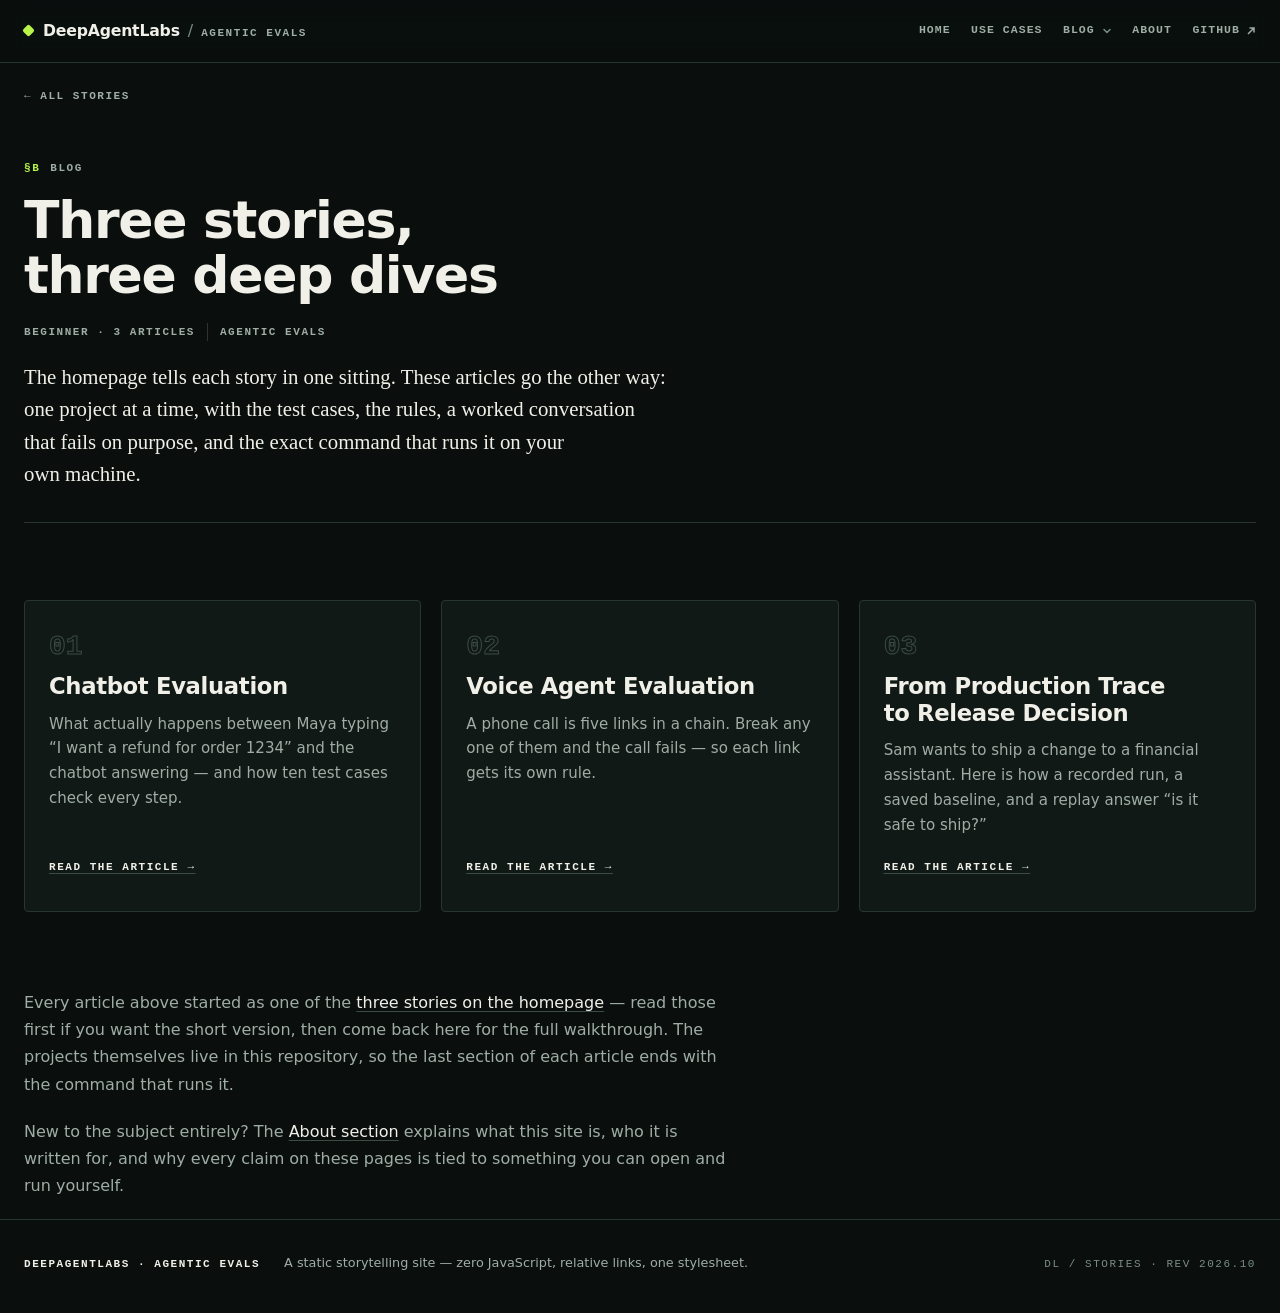
==== blog/index.html @ 33b17852 "Snapshot use case work in progress before upstream integration" ====
<!DOCTYPE html>
<html lang="en">
<head>
<!-- ============================================================
     BLOG INDEX — lives in blog/, so every link is relative:
       stylesheet  → ../styles.css
       Home        → ../index.html
       Use Cases   → ../index.html#use-cases
       Blog        → index.html   (this page)
       About       → ../index.html#about
       GitHub      → external (the agentic-evals repository)
       Articles    → chatbot-evaluation.html
                     voice-agent-evaluation.html
                     production-trace-release-decision.html
       Projects    → ../Chatbot-eval/index.html
                     ../voice-agent-evals/index.html
                     ../Production%20trace%20to%20release%20decision/index.html
     ZERO JavaScript: navigation is a native <details> drawer.
     ============================================================ -->
<meta charset="UTF-8">
<meta name="viewport" content="width=device-width, initial-scale=1.0">
<meta name="description" content="Three beginner-first deep dives from the agentic-evals repository: chatbot evaluation, voice agent evaluation, and turning a production trace into a release decision.">
<title>Blog · Agentic Evals</title>
<link rel="stylesheet" href="../styles.css">
</head>
<body>

<a class="skip-link" href="#main">Skip to main content</a>

<header class="site-header">
  <div class="wrap header-inner">
    <p class="brand">
      <span class="brand-name">DeepAgentLabs</span>
      <span class="brand-sep" aria-hidden="true">/</span>
      <span class="brand-sub">Agentic Evals</span>
    </p>

    <nav class="site-nav" aria-label="Primary">

      <!-- desktop navigation -->
      <ul class="nav-list nav-list--wide">
        <li><a class="nav-link" href="../index.html">Home</a></li>
        <li><a class="nav-link" href="../index.html#use-cases">Use Cases</a></li>
        <li class="nav-item--has-sub">
          <a class="nav-link nav-link--sub" href="index.html">Blog<svg class="chevron" width="10" height="10" viewBox="0 0 10 10" aria-hidden="true" focusable="false"><path d="M2 3.5 L5 6.5 L8 3.5" fill="none" stroke="currentColor" stroke-width="1.5" stroke-linecap="round" stroke-linejoin="round"/></svg></a>
          <ul class="nav-sub-list">
            <li><a class="nav-sub-link" href="index.html" aria-current="page">All posts</a></li>
            <li><a class="nav-sub-link" href="chatbot-evaluation.html">Chatbot Evaluation</a></li>
            <li><a class="nav-sub-link" href="voice-agent-evaluation.html">Voice Agent Evaluation</a></li>
            <li><a class="nav-sub-link" href="production-trace-release-decision.html">From Production Trace to Release Decision</a></li>
          </ul>
        </li>
        <li><a class="nav-link" href="../index.html#about">About</a></li>
        <li>
          <a class="nav-link nav-link--ext"
             href="https://github.com/Aryaman431/agentic-evals"
             target="_blank"
             rel="noopener noreferrer"
             aria-label="Open the agentic-evals repository on GitHub — opens in a new tab">GitHub<svg class="arrow arrow--ur" width="10" height="10" viewBox="0 0 10 10" aria-hidden="true" focusable="false"><path d="M2 8 L8 2 M3.5 2 H8 V6.5" fill="none" stroke="currentColor" stroke-width="1.5"/></svg></a>
        </li>
      </ul>

      <!-- mobile navigation: native disclosure, no JavaScript -->
      <details class="nav-disclosure">
        <summary class="nav-summary">Menu<svg class="chevron" width="10" height="10" viewBox="0 0 10 10" aria-hidden="true" focusable="false"><path d="M2 3.5 L5 6.5 L8 3.5" fill="none" stroke="currentColor" stroke-width="1.5" stroke-linecap="round" stroke-linejoin="round"/></svg></summary>
        <ul class="nav-list nav-list--drawer">
          <li><a class="nav-link" href="../index.html">Home</a></li>
          <li><a class="nav-link" href="../index.html#use-cases">Use Cases</a></li>
          <li class="nav-item--has-sub">
            <a class="nav-link nav-link--sub" href="index.html">Blog<svg class="chevron" width="10" height="10" viewBox="0 0 10 10" aria-hidden="true" focusable="false"><path d="M2 3.5 L5 6.5 L8 3.5" fill="none" stroke="currentColor" stroke-width="1.5" stroke-linecap="round" stroke-linejoin="round"/></svg></a>
            <ul class="nav-sub-list">
              <li><a class="nav-sub-link" href="index.html" aria-current="page">All posts</a></li>
              <li><a class="nav-sub-link" href="chatbot-evaluation.html">Chatbot Evaluation</a></li>
              <li><a class="nav-sub-link" href="voice-agent-evaluation.html">Voice Agent Evaluation</a></li>
              <li><a class="nav-sub-link" href="production-trace-release-decision.html">From Production Trace to Release Decision</a></li>
            </ul>
          </li>
          <li><a class="nav-link" href="../index.html#about">About</a></li>
          <li>
            <a class="nav-link nav-link--ext"
               href="https://github.com/Aryaman431/agentic-evals"
               target="_blank"
               rel="noopener noreferrer"
               aria-label="Open the agentic-evals repository on GitHub from the blog menu — opens in a new tab">GitHub<svg class="arrow arrow--ur" width="10" height="10" viewBox="0 0 10 10" aria-hidden="true" focusable="false"><path d="M2 8 L8 2 M3.5 2 H8 V6.5" fill="none" stroke="currentColor" stroke-width="1.5"/></svg></a>
          </li>
        </ul>
      </details>

    </nav>
  </div>
</header>

<main id="main">
  <div class="wrap">

    <a class="back-link" href="../index.html">← All stories</a>

    <!-- ==========================================================
         ARTICLE HEADER
         ========================================================== -->
    <header class="article-header">
      <p class="eyebrow"><span class="eyebrow-mark" aria-hidden="true">§B</span>Blog</p>

      <h1>Three stories, three deep dives</h1>

      <p class="article-meta">
        <span>Beginner · 3 articles</span>
        <span>Agentic Evals</span>
      </p>

      <p class="article-lede">
        The homepage tells each story in one sitting. These articles go the other way:
        one project at a time, with the test cases, the rules, a worked conversation
        that fails on purpose, and the exact command that runs it on your own machine.
      </p>
    </header>

    <!-- ==========================================================
         THE THREE ARTICLES
         ========================================================== -->
    <section class="article-section" aria-label="Articles">
      <div class="blog-grid">

        <article class="blog-card">
          <span class="blog-card-index" aria-hidden="true">01</span>
          <h2 class="blog-card-title">Chatbot Evaluation</h2>
          <p class="blog-card-desc">
            What actually happens between Maya typing “I want a refund for order 1234”
            and the chatbot answering — and how ten test cases check every step.
          </p>
          <p class="blog-card-link"><a href="chatbot-evaluation.html">Read the article →</a></p>
        </article>

        <article class="blog-card">
          <span class="blog-card-index" aria-hidden="true">02</span>
          <h2 class="blog-card-title">Voice Agent Evaluation</h2>
          <p class="blog-card-desc">
            A phone call is five links in a chain. Break any one of them and the call
            fails — so each link gets its own rule.
          </p>
          <p class="blog-card-link"><a href="voice-agent-evaluation.html">Read the article →</a></p>
        </article>

        <article class="blog-card">
          <span class="blog-card-index" aria-hidden="true">03</span>
          <h2 class="blog-card-title">From Production Trace to Release Decision</h2>
          <p class="blog-card-desc">
            Sam wants to ship a change to a financial assistant. Here is how a recorded
            run, a saved baseline, and a replay answer “is it safe to ship?”
          </p>
          <p class="blog-card-link"><a href="production-trace-release-decision.html">Read the article →</a></p>
        </article>

      </div>
    </section>

    <!-- ==========================================================
         CLOSING
         ========================================================== -->
    <section class="article-section">
      <div class="prose">
        <p>
          Every article above started as one of the
          <a href="../index.html#use-cases">three stories on the homepage</a> — read
          those first if you want the short version, then come back here for the full
          walkthrough. The projects themselves live in this repository, so the last
          section of each article ends with the command that runs it.
        </p>
        <p>
          New to the subject entirely? The
          <a href="../index.html#about">About section</a> explains what this site is,
          who it is written for, and why every claim on these pages is tied to
          something you can open and run yourself.
        </p>
      </div>
    </section>

  </div>
</main>

<footer class="site-footer">
  <div class="wrap footer-inner">
    <p class="footer-brand">DeepAgentLabs · Agentic Evals</p>
    <p class="footer-note">
      A static storytelling site — zero JavaScript, relative links, one stylesheet.
    </p>
    <p class="footer-meta" aria-hidden="true">DL / STORIES · REV 2026.10</p>
  </div>
</footer>

</body>
</html>
---- styles.css ----
/* ============================================================
   DeepAgentLabs · Use Case Hub — editorial dark stylesheet
   Deep charcoal near-black, acid-lime accents, mint/teal
   secondary, warm off-white type. No external assets, no CSS
   imports, no remote URLs. System sans + Georgia-class serif +
   system mono. Companion page is zero-JavaScript.
   ============================================================ */

:root {
  --bg:            #0A0F0E;
  --bg-raised:     #0D1312;
  --surface:       #111917;
  --surface-2:     #15201D;
  --border:        #283631;
  --border-strong: #3A4C44;
  --grid-line:     rgba(40, 54, 49, 0.55);
  --text:          #F0F0E8;
  --text-muted:    #9FADA5;
  --text-dim:      #7B8C84;
  --lime:          #B8F34A;
  --lime-strong:   #C8FF5E;
  --lime-soft:     rgba(184, 243, 74, 0.22);
  --lime-dim:      rgba(184, 243, 74, 0.13);
  --mint:          #5CD6B8;
  --mint-dim:      rgba(92, 214, 184, 0.16);
  --ink:           #0A0F0E;

  --font-sans:  system-ui, -apple-system, "Segoe UI", Roboto, "Helvetica Neue", Arial, sans-serif;
  --font-serif: Georgia, "Times New Roman", Times, serif;
  --font-mono:  ui-monospace, "Cascadia Mono", "Cascadia Code", "SF Mono", Menlo, Consolas, "Liberation Mono", monospace;

  /* Type ladder — five distinct steps, largest to smallest:
     display (h1) → section (h2) → story (h3) → body (h4) → body. */
  --fs-display:    clamp(2.35rem, 1.55rem + 3.4vw, 4.15rem);
  --fs-h2:         clamp(1.55rem, 1.25rem + 1.5vw, 2.35rem);
  --fs-story:      clamp(1.5rem, 1.25rem + 1.2vw, 2.15rem);
  --fs-h3:         clamp(1.18rem, 1.08rem + 0.45vw, 1.42rem);
  --fs-h4:         1.0625rem;
  --fs-lede:       clamp(1rem, 0.95rem + 0.24vw, 1.16rem);
  --fs-body:       1rem;
  --fs-small:      0.94rem;
  --fs-tiny:       0.88rem;
  --fs-label:      0.6875rem;
  --fs-micro:      0.625rem;
  --lh-display:    1.04;
  --lh-heading:    1.18;
  --lh-body:       1.65;
  --lh-narrative:  1.72;
  --track-display: -0.025em;
  --track-label:   0.14em;

  --s-1: 4px;  --s-2: 8px;  --s-3: 12px; --s-4: 16px; --s-5: 20px;
  --s-6: 24px; --s-7: 32px; --s-8: 40px; --s-9: 56px; --s-10: 72px; --s-11: 96px;

  --wrap:           1400px;
  --header-h:       62px;
  --radius:         4px;
  --radius-sm:      3px;
  --hairline:       1px solid var(--border);
  --shadow-panel:   0 24px 48px -24px rgba(0, 0, 0, 0.85);
  --t-fast:         150ms ease;
  --t:              220ms ease;
  --anchor-offset:  84px;
}

/* ---------- Globals ---------- */

*,
*::before,
*::after { box-sizing: border-box; }

html { scroll-behavior: smooth; }

body {
  margin: 0;
  background: var(--bg);
  color: var(--text);
  font-family: var(--font-sans);
  font-size: var(--fs-body);
  line-height: var(--lh-body);
  -webkit-font-smoothing: antialiased;
  text-rendering: optimizeLegibility;
}

::selection {
  background: var(--lime);
  color: var(--ink);
}

/* Long-form copy is meant to be read — let the engine avoid
   orphans and rags where it can. */
p { text-wrap: pretty; }

.wrap {
  width: 100%;
  max-width: var(--wrap);
  margin-inline: auto;
  padding-inline: var(--s-6);
}

:focus-visible {
  outline: 2px solid var(--lime);
  outline-offset: 3px;
  border-radius: 2px;
}

code {
  font-family: var(--font-mono);
  font-size: 0.88em;
  color: var(--mint);
  background: var(--bg-raised);
  border: var(--hairline);
  border-radius: var(--radius-sm);
  padding: 1px 5px;
}

#use-cases,
#uc-01,
#uc-02,
#uc-03,
#blog,
#about,
#main { scroll-margin-top: var(--anchor-offset); }

/* ---------- Skip link ---------- */

.skip-link {
  position: fixed;
  top: -64px;
  left: var(--s-3);
  z-index: 100;
  padding: 10px 16px;
  background: var(--lime);
  color: var(--ink);
  font-weight: 700;
  font-size: var(--fs-tiny);
  text-decoration: none;
  border-radius: var(--radius-sm);
  transition: top var(--t-fast);
}
.skip-link:focus,
.skip-link:focus-visible { top: var(--s-3); }

/* ---------- Header ---------- */

.site-header {
  position: sticky;
  top: 0;
  z-index: 50;
  background: rgba(10, 15, 14, 0.88);
  border-bottom: 1px solid var(--border);
  -webkit-backdrop-filter: blur(12px) saturate(150%);
  backdrop-filter: blur(12px) saturate(150%);
}

.header-inner {
  display: flex;
  align-items: center;
  justify-content: space-between;
  gap: var(--s-6);
  min-height: var(--header-h);
}

.brand {
  position: relative;
  margin: 0;
  display: inline-flex;
  align-items: baseline;
  gap: var(--s-2);
  white-space: nowrap;
  text-decoration: none;
}
/* single lime identity mark — the only accent in the bar at rest */
.brand::before {
  content: "";
  align-self: center;
  width: 9px;
  height: 9px;
  margin-right: 2px;
  background: var(--lime);
  border-radius: 2px;
  transform: rotate(45deg);
}
.brand-name {
  font-weight: 700;
  font-size: 0.98rem;
  letter-spacing: -0.012em;
  color: var(--text);
}
.brand-sep { color: var(--text-dim); font-weight: 400; }
.brand-sub {
  font-family: var(--font-mono);
  font-size: var(--fs-label);
  font-weight: 600;
  letter-spacing: var(--track-label);
  text-transform: uppercase;
  color: var(--text-muted);
}

.site-nav {
  display: flex;
  align-items: center;
}

.nav-list {
  display: flex;
  align-items: center;
  gap: clamp(14px, 1.6vw, 26px);
  margin: 0;
  padding: 0;
  list-style: none;
}

.nav-link {
  position: relative;
  display: inline-flex;
  align-items: center;
  gap: 6px;
  padding: 8px 0;
  font-family: var(--font-mono);
  font-size: 11.5px;
  font-weight: 600;
  letter-spacing: 0.09em;
  text-transform: uppercase;
  color: var(--text-muted);
  text-decoration: none;
  border-bottom: 1px solid transparent;
  transition: color var(--t-fast), border-color var(--t-fast);
}
.nav-link:hover,
.nav-link:focus-visible {
  color: var(--text);
  border-bottom-color: var(--lime);
}
.nav-link--ext .arrow { transition: transform var(--t-fast); }
.nav-link--ext:hover .arrow { transform: translate(2px, -2px); }

/* ---------- Submenu (hover + focus-within on desktop, always
   expanded in the mobile drawer — zero JavaScript either way) ---------- */

.nav-item--has-sub { position: relative; }

/* base applies at every width; positioning is desktop-only below */
.nav-sub-list {
  margin: 0;
  padding: 0;
  list-style: none;
}

.nav-link--sub { gap: 7px; }
.nav-link--sub .chevron {
  color: var(--text-dim);
  transition: transform var(--t), color var(--t-fast);
}
.nav-link--sub:hover .chevron,
.nav-link--sub:focus-visible .chevron { color: var(--lime); }

@media (min-width: 861px) {

  .nav-sub-list {
    position: absolute;
    top: calc(100% + 10px);
    right: 0;
    z-index: 70;
    min-width: 252px;
    padding: var(--s-2);
    background: var(--surface);
    border: var(--hairline);
    border-radius: var(--radius);
    box-shadow: var(--shadow-panel);
    opacity: 0;
    visibility: hidden;
    pointer-events: none;
    transform: translateY(-6px);
    transition: opacity var(--t), transform var(--t),
                visibility 0s linear var(--t);
  }

  /* caret tying the panel back to its trigger */
  .nav-sub-list::before {
    content: "";
    position: absolute;
    top: -4px;
    right: 26px;
    width: 8px;
    height: 8px;
    background: var(--surface);
    border-top: 1px solid var(--border);
    border-left: 1px solid var(--border);
    transform: rotate(45deg);
  }

  .nav-item--has-sub:hover .nav-sub-list,
  .nav-item--has-sub:focus-within .nav-sub-list {
    opacity: 1;
    visibility: visible;
    pointer-events: auto;
    transform: none;
    transition: opacity var(--t), transform var(--t),
                visibility 0s linear 0s;
  }

  .nav-item--has-sub:hover .nav-link--sub .chevron,
  .nav-item--has-sub:focus-within .nav-link--sub .chevron {
    color: var(--lime);
    transform: rotate(180deg);
  }

  .nav-sub-link {
    display: flex;
    align-items: center;
    justify-content: space-between;
    gap: 10px;
    padding: 9px 12px;
    font-family: var(--font-mono);
    font-size: 11.5px;
    font-weight: 600;
    letter-spacing: 0.08em;
    text-transform: uppercase;
    color: var(--text-muted);
    text-decoration: none;
    border-radius: var(--radius-sm);
    transition: color var(--t-fast), background var(--t-fast);
  }
  .nav-sub-link + .nav-sub-link { margin-top: 2px; }
  .nav-sub-link:hover,
  .nav-sub-link:focus-visible {
    color: var(--lime);
    background: var(--lime-dim);
  }
}

/* ---------- Mobile nav disclosure ---------- */

.nav-disclosure {
  display: none;
  position: relative;
}

.nav-summary {
  display: inline-flex;
  align-items: center;
  gap: var(--s-2);
  min-height: 38px;
  padding: 8px 15px;
  font-family: var(--font-mono);
  font-size: 11.5px;
  font-weight: 600;
  letter-spacing: 0.1em;
  text-transform: uppercase;
  color: var(--text-muted);
  background: transparent;
  border: 1px solid var(--border-strong);
  border-radius: 999px;
  cursor: pointer;
  list-style: none;
  transition: color var(--t-fast), border-color var(--t-fast);
}
.nav-summary::-webkit-details-marker { display: none; }
.nav-summary::marker { content: ""; }
.nav-summary:hover { color: var(--text); border-color: var(--lime); }

.chevron { transition: transform var(--t-fast); }
.nav-disclosure[open] .chevron { transform: rotate(180deg); }

.nav-list--drawer {
  position: absolute;
  top: calc(100% + 12px);
  right: 0;
  z-index: 60;
  display: block;
  min-width: 240px;
  max-width: min(300px, calc(100vw - 32px));
  margin: 0;
  padding: var(--s-1) 0;
  background: var(--surface);
  border: var(--hairline);
  border-radius: var(--radius);
  box-shadow: var(--shadow-panel);
  list-style: none;
}
.nav-list--drawer > li + li { border-top: var(--hairline); }
.nav-list--drawer a {
  display: flex;
  align-items: center;
  justify-content: space-between;
  gap: 10px;
  min-height: 44px;
  padding: 10px 16px;
  font-size: 0.95rem;
  color: var(--text);
  text-decoration: none;
  transition: color var(--t-fast);
}
.nav-list--drawer a:hover,
.nav-list--drawer a:focus-visible { color: var(--lime); }

/* In the drawer the submenu is always open, static and indented —
   no hover dependency, no absolute positioning. */
.nav-list--drawer .nav-sub-list {
  position: static;
  opacity: 1;
  visibility: visible;
  pointer-events: auto;
  transform: none;
  transition: none;
  min-width: 0;
  max-width: none;
  margin: 0;
  padding: 0 0 var(--s-2) var(--s-4);
  background: transparent;
  border: 0;
  border-left: 1px solid var(--border-strong);
  border-radius: 0;
  box-shadow: none;
}
.nav-list--drawer .nav-sub-list::before { content: none; }
.nav-list--drawer .nav-sub-link {
  min-height: 38px;
  padding: 7px 14px;
  font-family: var(--font-sans);
  font-size: 0.86rem;
  font-weight: 500;
  letter-spacing: 0;
  text-transform: none;
  color: var(--text-muted);
  border-radius: var(--radius-sm);
}
.nav-list--drawer .nav-sub-link:hover,
.nav-list--drawer .nav-sub-link:focus-visible {
  color: var(--lime);
  background: transparent;
}

/* ---------- Hero ---------- */

.hero {
  padding-block: clamp(56px, 7vw, 96px) clamp(40px, 6vw, 72px);
  border-bottom: var(--hairline);
}

.hero-grid {
  display: grid;
  grid-template-columns: minmax(0, 7fr) minmax(0, 5fr);
  gap: clamp(32px, 4vw, 56px);
  align-items: center;
}

.hero-copy { min-width: 0; }

.eyebrow {
  margin: 0 0 var(--s-4);
  font-family: var(--font-mono);
  font-size: var(--fs-label);
  font-weight: 600;
  letter-spacing: var(--track-label);
  text-transform: uppercase;
  color: var(--text-muted);
}
.eyebrow-mark {
  margin-right: 10px;
  color: var(--lime);
}

.hero h1 {
  margin: 0 0 var(--s-5);
  max-width: 15ch;
  font-family: var(--font-sans);
  font-size: var(--fs-display);
  font-weight: 700;
  line-height: var(--lh-display);
  letter-spacing: var(--track-display);
  text-wrap: balance;
  color: var(--text);
}

.serif-em {
  font-family: var(--font-serif);
  font-style: italic;
  font-weight: 400;
  letter-spacing: 0;
  padding-inline: 0.06em;
  background: linear-gradient(transparent 74%, var(--lime-dim) 74%, var(--lime-dim) 94%, transparent 94%);
}

.hero-lede {
  margin: 0;
  max-width: 60ch;
  font-size: var(--fs-lede);
  line-height: 1.7;
  color: var(--text-muted);
  text-wrap: pretty;
}

.hero-actions {
  display: flex;
  flex-wrap: wrap;
  align-items: center;
  gap: var(--s-3);
  margin: var(--s-7) 0 0;
}

/* The only solid-lime surface on the page. */
.btn {
  display: inline-flex;
  align-items: center;
  gap: 12px;
  padding: 13px 22px;
  min-height: 46px;
  background: var(--lime);
  color: var(--ink);
  font-family: var(--font-sans);
  font-size: 0.98rem;
  font-weight: 700;
  text-decoration: none;
  border: 1px solid transparent;
  border-radius: 3px;
  transition: background var(--t), border-color var(--t), color var(--t);
}
.btn:hover { background: var(--lime-strong); }
.btn:hover .arrow--dr { transform: translate(2px, 2px); }
.btn:active { transform: translateY(1px); }

/* secondary CTA — transparent, hairline, lime on hover */
.btn--ghost {
  background: transparent;
  border-color: var(--border-strong);
  color: var(--text);
}
.btn--ghost:hover,
.btn--ghost:focus-visible {
  background: transparent;
  border-color: var(--lime);
  color: var(--lime);
}
.btn--ghost:hover .arrow { transform: translateX(3px); }

.arrow {
  display: inline-block;
  flex: none;
  transition: transform var(--t-fast);
}

/* ---------- Hero visual ---------- */

.hero-visual {
  position: relative;
  margin: 0;
  padding: 20px;
  background-color: rgba(17, 25, 23, 0.35);
  background-image:
    linear-gradient(var(--grid-line) 1px, transparent 1px),
    linear-gradient(90deg, var(--grid-line) 1px, transparent 1px);
  background-size: 32px 32px;
  border: var(--hairline);
  border-radius: var(--radius);
}

.coord {
  position: absolute;
  font-family: var(--font-mono);
  font-size: 11px;
  letter-spacing: 0.06em;
  color: var(--text-dim);
  pointer-events: none;
}
.coord--tl { top: 5px; left: 10px; }
.coord--tr { top: 5px; right: 10px; }
.coord--bl { bottom: 5px; left: 10px; }
.coord--br { bottom: 5px; right: 10px; }

/* ---------- Section head ---------- */

.stories {
  border-top: var(--hairline);
  margin-top: -1px; /* collapse with the hero's bottom hairline */
  padding: clamp(48px, 6vw, 80px) 0 clamp(64px, 8vw, 104px);
}

.section-head { margin-bottom: var(--s-8); }

.section-head h2 {
  margin: 0 0 var(--s-4);
  max-width: 24ch;
  font-size: var(--fs-h2);
  font-weight: 700;
  line-height: var(--lh-heading);
  letter-spacing: -0.02em;
  text-wrap: balance;
  color: var(--text);
}

.section-intro {
  margin: 0;
  max-width: 62ch;
  font-size: var(--fs-lede);
  line-height: 1.7;
  color: var(--text-muted);
  text-wrap: pretty;
}

/* ---------- Figure caption (shared) ---------- */

.fig-caption {
  margin: var(--s-3) 0 0;
  font-family: var(--font-mono);
  font-size: var(--fs-label);
  font-weight: 600;
  letter-spacing: 0.1em;
  text-transform: uppercase;
  color: var(--text-dim);
}

/* ============================================================
   Stories — three compositions on one shared skeleton:
     .story--split    narrative left / flow diagram right
     .story--band     full-width flow band, then narrative + side panel
     .story--pipeline full-width flow band, then one measure column
   The base .story is ALWAYS a single column. Nothing is ever
   auto-placed into a narrow second column.
   ============================================================ */

.story {
  position: relative;
  display: grid;
  grid-template-columns: minmax(0, 1fr);
  row-gap: var(--s-5);
  padding-block: clamp(40px, 5vw, 72px);
}

/* hairline divider between stacked stories */
.story + .story { border-top: var(--hairline); }

/* calm odd/even alternation — border + surface only */
.story:nth-of-type(even) {
  background: var(--bg-raised);
  border-top-color: var(--border-strong);
}

/* head, title, lede, note, cta and the composition rows always
   span the full story width */
.story-head,
.story-title,
.story-lede,
.story-note,
.story-cta-row,
.story-split,
.flow-band { grid-column: 1 / -1; }

.story-head {
  display: flex;
  align-items: baseline;
  flex-wrap: wrap;
  gap: var(--s-2) var(--s-4);
}

/* large mono outline numeral */
.story-index {
  font-family: var(--font-mono);
  font-size: clamp(32px, 3.4vw, 44px);
  font-weight: 700;
  line-height: 1;
  color: transparent;
  -webkit-text-stroke: 1px var(--border-strong);
}
@supports not (-webkit-text-stroke: 1px #000) {
  .story-index { color: var(--text-dim); }
}

.story-cat {
  margin: 0;
  font-family: var(--font-mono);
  font-size: var(--fs-label);
  font-weight: 600;
  letter-spacing: var(--track-label);
  text-transform: uppercase;
  color: var(--text-muted);
}

/* step 3 of the type ladder — its own size, below the section h2 */
.story-title {
  margin: 0;
  max-width: 24ch;
  font-size: var(--fs-story);
  font-weight: 700;
  line-height: var(--lh-heading);
  letter-spacing: -0.02em;
  text-wrap: balance;
  color: var(--text);
}

/* narrative opening — serif lead-in, comfortable measure */
.story-lede {
  margin: 0;
  max-width: 64ch;
  font-family: var(--font-serif);
  font-size: clamp(1.12rem, 1.02rem + 0.5vw, 1.34rem);
  line-height: 1.58;
  color: var(--text);
  text-wrap: pretty;
}
.story-lede::first-line { font-style: italic; }

.story-body {
  min-width: 0;
  max-width: 68ch;
  line-height: var(--lh-narrative);
  color: var(--text-muted);
}
.story-body p { margin: 0 0 var(--s-5); }
.story-body p:last-child { margin-bottom: 0; }
.story-body a {
  color: var(--text);
  text-decoration: underline;
  text-decoration-color: var(--border-strong);
  text-underline-offset: 3px;
  transition: color var(--t-fast), text-decoration-color var(--t-fast);
}
.story-body a:hover {
  color: var(--lime);
  text-decoration-color: var(--lime);
}

/* step 4 of the type ladder — sub-heads inside long narrative */
.story-body h4,
.about-body h4 {
  margin: var(--s-6) 0 var(--s-3);
  font-size: var(--fs-h4);
  font-weight: 700;
  line-height: 1.35;
  letter-spacing: -0.01em;
  text-wrap: balance;
  color: var(--text);
}

.story-aside {
  display: flex;
  flex-direction: column;
  gap: var(--s-5);
  min-width: 0;
  padding-top: var(--s-5);
  border-top: var(--hairline);
  container-type: inline-size;
}

/* small honest-caveat line */
.story-note {
  margin: 0;
  padding-left: var(--s-3);
  border-left: 2px solid var(--border-strong);
  font-size: var(--fs-tiny);
  line-height: 1.6;
  color: var(--text-muted);
}

.story-cta-row {
  display: flex;
  flex-wrap: wrap;
  gap: var(--s-3);
  margin: 0;
}

/* ghost button — hover turns lime */
.story-cta {
  display: inline-flex;
  align-items: center;
  gap: 8px;
  padding: 10px 16px;
  background: transparent;
  border: 1px solid var(--border-strong);
  border-radius: 3px;
  color: var(--text);
  font-family: var(--font-sans);
  font-size: 0.9rem;
  font-weight: 600;
  text-decoration: none;
  transition: border-color var(--t-fast), color var(--t-fast);
}
.story-cta:hover {
  border-color: var(--lime);
  color: var(--lime);
}
.story-cta:hover .arrow--ur { transform: translate(2px, -2px); }

/* ---------- Story compositions ---------- */

/* Shared two-column narrative row: story-main left, visual or side
   panel right. Stacks to one column below 960px. */
.story-split {
  display: grid;
  grid-template-columns: minmax(0, 1fr);
  gap: var(--s-6);
}

.story-main { min-width: 0; }

/* Right-hand band: hairline divider + padding, content top-aligned
   at its natural height — the flow never inherits the body's height. */
.story-visual {
  min-width: 0;
  container-type: inline-size;
  padding-top: var(--s-5);
  border-top: var(--hairline);
}
.story-visual .story-note { margin-top: var(--s-4); }

/* Full-width flow band (stories 2 and 3) — its own query container. */
.flow-band {
  grid-column: 1 / -1;
  container-type: inline-size;
  margin-top: var(--s-2);
  padding: clamp(20px, 2.2vw, 32px);
  background: var(--surface);
  border: 1px solid var(--border-strong);
  border-radius: var(--radius);
}
.flow-band > .fig-caption:first-child { margin: 0 0 var(--s-4); }
/* steps sit one step lighter than the band they live in */
.flow-band .flow-step { background: var(--surface-2); }

/* Elevated side panel (story 2) */
.side-panel {
  min-width: 0;
  padding: var(--s-6);
  background: var(--surface);
  border: var(--hairline);
  border-radius: var(--radius);
}

.side-panel-title {
  margin: 0 0 var(--s-4);
  padding-bottom: var(--s-3);
  border-bottom: var(--hairline);
  font-family: var(--font-mono);
  font-size: var(--fs-label);
  font-weight: 600;
  letter-spacing: var(--track-label);
  text-transform: uppercase;
  color: var(--mint);
}

.side-list {
  display: grid;
  gap: var(--s-3);
  margin: 0;
  padding: 0;
  list-style: none;
}
.side-list > li {
  position: relative;
  padding-left: 18px;
  font-size: var(--fs-small);
  line-height: 1.6;
  color: var(--text-muted);
  text-wrap: pretty;
}
/* mint tick — leaves any inline "fault → evaluator" arrow untouched */
.side-list > li::before {
  content: "";
  position: absolute;
  left: 0;
  top: 0.66em;
  width: 8px;
  height: 2px;
  background: var(--mint);
}
.side-list strong,
.side-list b { color: var(--text); font-weight: 700; }

/* --- composition modifiers -------------------------------- */

/* 1 · split — narrative left, flow diagram right */
.story--split .story-visual .flow { margin: 0; }

/* 2 · band — full-width flow band above the narrative row */
.story--band .flow-band { margin-top: var(--s-2); }
.story--band .side-panel { align-self: start; }

/* 3 · pipeline — one comfortable-measure column under the band */
.story--pipeline .story-body,
.story--pipeline .takeaway,
.story--pipeline .run-note,
.story--pipeline .story-cta-row,
.story--pipeline .story-note { max-width: 76ch; }

/* ---------- Flow diagram ---------- */

/* Base = narrow container or no container at all: a vertical stack
   with down-chevrons. Wider containers re-flow it further down. */
.flow {
  display: flex;
  flex-direction: column;
  gap: clamp(22px, 3vw, 32px);
  margin: 0;
  padding: 0;
  list-style: none;
}

/* a diagram step stays put — no hover lift */
.flow-step {
  position: relative;
  display: flex;
  flex-direction: column;
  gap: 6px;
  min-width: 0;
  padding: var(--s-5);
  background: var(--surface);
  border: 1px solid var(--border-strong);
  border-radius: var(--radius);
}

.flow-num {
  font-family: var(--font-mono);
  font-size: var(--fs-label);
  font-weight: 600;
  letter-spacing: var(--track-label);
  color: var(--text-dim);
}

/* never shrinks below 0.95rem, whatever the container width */
.flow-label {
  font-size: 1rem;
  font-weight: 700;
  line-height: 1.3;
  letter-spacing: -0.01em;
  color: var(--text);
}

.flow-desc {
  font-size: var(--fs-tiny);
  line-height: 1.55;
  color: var(--text-muted);
  text-wrap: pretty;
}

/* accent step: lime border + lime label */
.flow-step--accent { border-color: var(--lime); }
.flow-step--accent .flow-label { color: var(--lime); }

/* chevrons drawn with the border trick — no glyphs, no JS.
   The step draws its own arrow unless the markup supplies one. */
.flow-arrow,
.flow-step:not(:has(.flow-arrow))::after {
  position: absolute;
  left: 50%;
  bottom: -21px;
  width: 9px;
  height: 9px;
  font-size: 0;
  color: transparent;
  overflow: hidden;
  border-right: 2px solid var(--text-dim);
  border-bottom: 2px solid var(--text-dim);
  transform: translateX(-50%) rotate(45deg);
  pointer-events: none;
}
.flow-step:not(:has(.flow-arrow))::after { content: ""; }

/* no arrow after the final step */
.flow-step:last-child > .flow-arrow { display: none; }
.flow-step:last-child::after { content: none; }

/* ---------- Takeaway ---------- */

.takeaway {
  margin: var(--s-6) 0;
  padding: var(--s-5) var(--s-6);
  background: var(--surface);
  border: var(--hairline);
  border-left: 2px solid var(--lime);
  border-radius: var(--radius-sm);
}

.takeaway-label {
  display: block;
  margin: 0 0 var(--s-2);
  font-family: var(--font-mono);
  font-size: var(--fs-label);
  font-weight: 600;
  letter-spacing: var(--track-label);
  text-transform: uppercase;
  color: var(--lime);
}

.takeaway p {
  margin: 0;
  font-size: var(--fs-small);
  color: var(--text);
}
.takeaway p + p { margin-top: var(--s-3); }

/* ---------- Notes ---------- */

.note {
  margin: 0;
  padding: var(--s-3) var(--s-4);
  background: var(--surface);
  border: var(--hairline);
  border-left: 2px solid var(--mint);
  border-radius: var(--radius-sm);
  font-size: var(--fs-tiny);
  line-height: 1.6;
  color: var(--text-muted);
}

/* "SIMULATED DEMO DATA" — lime edge + mono uppercase label */
.note--sim {
  background: var(--surface-2);
  border-left-color: var(--lime);
}
.note--sim > :first-child:not(:last-child),
.note--sim strong {
  font-family: var(--font-mono);
  font-weight: 600;
  letter-spacing: var(--track-label);
  text-transform: uppercase;
  color: var(--lime);
}

/* tiny honest run caveat (frontend vs backend) */
.run-note {
  margin: 0;
  padding: 10px 12px;
  font-size: var(--fs-tiny);
  line-height: 1.55;
  color: var(--text-dim);
  background: var(--bg-raised);
  border: var(--hairline);
  border-left: 2px solid var(--mint-dim);
  border-radius: var(--radius-sm);
}

/* ============================================================
   Blog cards
   ============================================================ */

.blog {
  border-top: var(--hairline);
  padding: clamp(48px, 6vw, 80px) 0 clamp(64px, 8vw, 104px);
}

.blog-grid {
  display: grid;
  grid-template-columns: repeat(3, minmax(0, 1fr));
  gap: var(--s-5);
}

.blog-card {
  position: relative;
  display: flex;
  flex-direction: column;
  gap: var(--s-3);
  padding: var(--s-7) var(--s-6) var(--s-6);
  background: var(--surface);
  border: var(--hairline);
  border-radius: var(--radius);
  color: inherit;
  text-decoration: none;
  transition: border-color var(--t), background var(--t);
}

/* 2px lime top bar — scales in from the left on hover/focus. No lift. */
.blog-card::before {
  content: "";
  position: absolute;
  top: 0;
  left: 0;
  right: 0;
  height: 2px;
  background: var(--lime);
  border-radius: var(--radius) var(--radius) 0 0;
  transform: scaleX(0);
  transform-origin: left;
  transition: transform var(--t);
}
.blog-card:hover,
.blog-card:focus-within {
  border-color: var(--border-strong);
  background: var(--surface-2);
}
.blog-card:hover::before,
.blog-card:focus-within::before { transform: scaleX(1); }

.blog-card-index {
  font-family: var(--font-mono);
  font-size: 28px;
  font-weight: 700;
  line-height: 1;
  color: transparent;
  -webkit-text-stroke: 1px var(--border-strong);
}
@supports not (-webkit-text-stroke: 1px #000) {
  .blog-card-index { color: var(--text-dim); }
}

.blog-card-title {
  margin: 0;
  font-size: var(--fs-h3);
  font-weight: 700;
  line-height: var(--lh-heading);
  letter-spacing: -0.015em;
  text-wrap: balance;
  color: var(--text);
}

.blog-card-desc {
  margin: 0;
  flex: 1;
  font-size: var(--fs-small);
  color: var(--text-muted);
}

.blog-card-link {
  display: inline-flex;
  align-items: center;
  gap: 8px;
  margin-top: var(--s-2);
  font-family: var(--font-mono);
  font-size: var(--fs-label);
  font-weight: 600;
  letter-spacing: var(--track-label);
  text-transform: uppercase;
  color: var(--text-muted);
  transition: color var(--t-fast);
}
.blog-card:hover .blog-card-link,
.blog-card:focus-within .blog-card-link,
.blog-card-link:hover { color: var(--lime); }

/* The inner <a> needs its own colour: the UA default link blue is not
   inherited-away, so it beats the <p> above and fails contrast on the
   card surface. Resting = --text, hover/focus = --lime, underline stays
   (subtle decoration at rest, lime on hover) — same language as
   .story-body a / .prose a. */
.blog-card-link a {
  color: var(--text);
  text-decoration: underline;
  text-decoration-color: var(--border-strong);
  text-underline-offset: 3px;
  transition: color var(--t-fast), text-decoration-color var(--t-fast);
}
.blog-card:hover .blog-card-link a,
.blog-card:focus-within .blog-card-link a,
.blog-card-link a:hover {
  color: var(--lime);
  text-decoration-color: var(--lime);
}

.blog-card-link:hover .arrow,
.blog-card:hover .blog-card-link .arrow,
.blog-card:focus-within .blog-card-link .arrow { transform: translateX(3px); }

.blog-more {
  display: flex;
  width: fit-content;
  align-items: center;
  gap: 8px;
  margin: var(--s-8) auto 0;
  padding-bottom: 4px;
  font-family: var(--font-mono);
  font-size: var(--fs-label);
  font-weight: 600;
  letter-spacing: var(--track-label);
  text-transform: uppercase;
  color: var(--text-muted);
  text-decoration: none;
  border-bottom: 1px solid var(--border-strong);
  transition: color var(--t-fast), border-color var(--t-fast);
}
.blog-more:hover {
  color: var(--lime);
  border-bottom-color: var(--lime);
}
/* Same fix as .blog-card-link: the inner <a> would otherwise keep the UA
   default blue. Its underline IS the <p>'s border-bottom (subtle at rest,
   lime on hover), so the UA underline is suppressed to avoid a double line. */
.blog-more a {
  color: var(--text);
  text-decoration: none;
  transition: color var(--t-fast);
}
.blog-more:hover a,
.blog-more a:hover { color: var(--lime); }

/* ============================================================
   About
   ============================================================ */

.about {
  border-top: var(--hairline);
  padding: clamp(48px, 6vw, 80px) 0 clamp(64px, 8vw, 104px);
}

.about-grid {
  display: grid;
  grid-template-columns: minmax(0, 1fr);
  gap: clamp(28px, 4vw, 56px);
}

.about-body {
  max-width: 68ch;
  color: var(--text-muted);
}
.about-body p { margin: 0 0 var(--s-4); }
.about-body p:last-child { margin-bottom: 0; }
.about-body a {
  color: var(--text);
  text-decoration: underline;
  text-decoration-color: var(--border-strong);
  text-underline-offset: 3px;
  transition: color var(--t-fast), text-decoration-color var(--t-fast);
}
.about-body a:hover {
  color: var(--lime);
  text-decoration-color: var(--lime);
}

/* ============================================================
   Blog article pages (blog/*.html → ../styles.css)
   ============================================================ */

.back-link {
  display: inline-flex;
  align-items: center;
  gap: 8px;
  margin-top: var(--s-6);
  font-family: var(--font-mono);
  font-size: var(--fs-label);
  font-weight: 600;
  letter-spacing: var(--track-label);
  text-transform: uppercase;
  color: var(--text-muted);
  text-decoration: none;
  transition: color var(--t-fast);
}
.back-link:hover { color: var(--lime); }

.article-header {
  padding-block: clamp(32px, 4vw, 56px) var(--s-7);
  border-bottom: var(--hairline);
}

.article-header h1 {
  margin: 0;
  max-width: 20ch;
  font-size: clamp(2rem, 1.4rem + 2.6vw, 3.25rem);
  font-weight: 700;
  line-height: 1.06;
  letter-spacing: var(--track-display);
  text-wrap: balance;
  color: var(--text);
}

.article-meta {
  display: flex;
  flex-wrap: wrap;
  align-items: center;
  gap: var(--s-3);
  margin: var(--s-5) 0 0;
  font-family: var(--font-mono);
  font-size: var(--fs-label);
  font-weight: 600;
  letter-spacing: var(--track-label);
  text-transform: uppercase;
  color: var(--text-muted);
}
.article-meta > * + * {
  padding-left: var(--s-3);
  border-left: 1px solid var(--border);
}

.article-lede {
  margin: var(--s-5) 0 0;
  max-width: 62ch;
  font-family: var(--font-serif);
  font-size: clamp(1.1rem, 1rem + 0.5vw, 1.3rem);
  line-height: 1.55;
  color: var(--text);
}

.article-section { margin-top: clamp(48px, 6vw, 80px); }

/* ---------- Article prose ---------- */

.prose {
  max-width: 70ch;
  font-size: var(--fs-body);
  line-height: 1.7;
  color: var(--text-muted);
  /* query container, so an in-article .flow re-flows to the measure
     it actually has instead of to the viewport */
  container-type: inline-size;
}

.prose p { margin: 0 0 var(--s-5); }

.prose h2 {
  margin: var(--s-9) 0 var(--s-4);
  padding-top: var(--s-5);
  border-top: var(--hairline);
  font-size: var(--fs-h2);
  font-weight: 700;
  line-height: var(--lh-heading);
  letter-spacing: -0.02em;
  text-wrap: balance;
  color: var(--text);
}
/* lime section marker */
.prose h2::before {
  content: "";
  display: block;
  width: 28px;
  height: 2px;
  margin-bottom: var(--s-4);
  background: var(--lime);
}

.prose h3 {
  margin: var(--s-7) 0 var(--s-3);
  font-size: var(--fs-h3);
  font-weight: 700;
  line-height: var(--lh-heading);
  letter-spacing: -0.015em;
  color: var(--text);
}

.prose ul,
.prose ol {
  margin: 0 0 var(--s-5);
  padding-left: 1.25em;
}
.prose li { margin-bottom: var(--s-2); }
.prose li:last-child { margin-bottom: 0; }
.prose li::marker { color: var(--lime); }

.prose a {
  color: var(--text);
  text-decoration: underline;
  text-decoration-color: var(--border-strong);
  text-underline-offset: 3px;
  transition: color var(--t-fast), text-decoration-color var(--t-fast);
}
.prose a:hover {
  color: var(--lime);
  text-decoration-color: var(--lime);
}

.prose strong,
.prose b { color: var(--text); }

.prose figure { margin: var(--s-6) 0; }

.prose blockquote {
  margin: var(--s-6) 0;
  padding: var(--s-4) var(--s-5);
  background: var(--surface);
  border-left: 2px solid var(--mint);
  border-radius: var(--radius-sm);
  font-family: var(--font-serif);
  font-style: italic;
  font-size: 1.05rem;
  color: var(--text);
}
.prose blockquote p:last-child { margin-bottom: 0; }

.callout {
  margin: var(--s-6) 0;
  padding: var(--s-4) var(--s-5);
  background: var(--surface);
  border: var(--hairline);
  border-left: 2px solid var(--lime);
  border-radius: var(--radius-sm);
  color: var(--text);
}
.callout p:last-child { margin-bottom: 0; }

/* ---------- Responsive table ---------- */

.table-wrap {
  margin: var(--s-6) 0;
  overflow-x: auto;
  background: var(--surface);
  border: var(--hairline);
  border-radius: var(--radius);
}

.table-wrap table {
  width: max-content;
  min-width: 100%;
  border-collapse: collapse;
  font-size: var(--fs-small);
  color: var(--text-muted);
}

.table-wrap th,
.table-wrap td {
  padding: 10px 14px;
  text-align: left;
  vertical-align: top;
  border-bottom: 1px solid var(--border);
}

.table-wrap thead th {
  font-family: var(--font-mono);
  font-size: var(--fs-label);
  font-weight: 600;
  letter-spacing: var(--track-label);
  text-transform: uppercase;
  color: var(--text-muted);
  background: var(--bg-raised);
  border-bottom: 1px solid var(--border-strong);
  white-space: nowrap;
}

.table-wrap tbody tr:last-child td { border-bottom: 0; }
.table-wrap tbody tr:hover td { background: var(--surface-2); }
.table-wrap td:first-child { color: var(--text); font-weight: 600; }

/* ---------- Example conversation ---------- */

.example {
  display: flex;
  flex-direction: column;
  gap: var(--s-3);
  margin: var(--s-6) 0;
  padding: var(--s-5);
  background: var(--surface);
  border: var(--hairline);
  border-radius: var(--radius);
}

.msg {
  display: flex;
  flex-direction: column;
  gap: 4px;
  max-width: 88%;
  padding: 10px 14px;
  font-size: var(--fs-small);
  line-height: 1.6;
  border-radius: var(--radius-sm);
}
.msg p { margin: 0; }

.msg--user {
  align-self: flex-end;
  background: var(--surface-2);
  border: 1px solid var(--border-strong);
  color: var(--text);
}

.msg--agent {
  align-self: flex-start;
  background: var(--bg-raised);
  border: 1px solid var(--border);
  color: var(--text-muted);
}

.verdict {
  display: inline-flex;
  align-items: center;
  gap: 6px;
  align-self: flex-start;
  padding: 3px 10px;
  font-family: var(--font-mono);
  font-size: var(--fs-micro);
  font-weight: 700;
  letter-spacing: 0.1em;
  text-transform: uppercase;
  border: 1px solid transparent;
  border-radius: 999px;
}
.verdict--pass {
  color: var(--lime);
  background: var(--lime-dim);
  border-color: var(--lime-soft);
}
.verdict--fail {
  color: #FF6B6B;
  background: rgba(255, 107, 107, 0.12);
  border-color: rgba(255, 107, 107, 0.45);
}

/* ---------- Previous / next between articles ---------- */

.article-footer-nav {
  display: grid;
  grid-template-columns: repeat(2, minmax(0, 1fr));
  gap: var(--s-4);
  margin-top: var(--s-9);
  padding-top: var(--s-6);
  border-top: var(--hairline);
}

.article-footer-nav a {
  display: flex;
  flex-direction: column;
  gap: 6px;
  padding: var(--s-4) var(--s-5);
  background: var(--surface);
  border: var(--hairline);
  border-radius: var(--radius);
  color: var(--text);
  text-decoration: none;
  transition: border-color var(--t), background var(--t);
}
.article-footer-nav a:hover {
  border-color: var(--lime);
  background: var(--surface-2);
}
.article-footer-nav a > :first-child {
  font-family: var(--font-mono);
  font-size: var(--fs-label);
  font-weight: 600;
  letter-spacing: var(--track-label);
  text-transform: uppercase;
  color: var(--text-dim);
}
.article-footer-nav a > :last-child {
  font-size: var(--fs-small);
  font-weight: 700;
  color: var(--text);
}
.article-footer-nav a:last-child {
  text-align: right;
  align-items: flex-end;
}

/* ---------- Footer ---------- */

.site-footer {
  padding: var(--s-7) 0 var(--s-8);
  border-top: var(--hairline);
}

.footer-inner {
  display: flex;
  flex-wrap: wrap;
  align-items: baseline;
  gap: var(--s-2) var(--s-6);
}

.footer-brand {
  margin: 0;
  font-family: var(--font-mono);
  font-size: var(--fs-label);
  font-weight: 600;
  letter-spacing: var(--track-label);
  text-transform: uppercase;
  color: var(--text);
}

.footer-note {
  margin: 0;
  font-size: 0.8rem;
  color: var(--text-muted);
}

.footer-meta {
  margin: 0 0 0 auto;
  font-family: var(--font-mono);
  font-size: var(--fs-label);
  letter-spacing: var(--track-label);
  text-transform: uppercase;
  color: var(--text-dim);
}

/* ---------- Shared SVG diagram classes ---------- */

.diagram {
  display: block;
  width: 100%;
  height: auto;
  text-rendering: geometricPrecision;
}
.d-panel    { fill: var(--surface);    stroke: var(--border-strong); stroke-width: 1.25; }
.d-panel-alt{ fill: var(--surface-2);  stroke: var(--border);        stroke-width: 1.25; }
.d-edge     { fill: none; stroke: var(--border-strong); stroke-width: 1.25; }
.d-dash     { fill: none; stroke: var(--mint); stroke-width: 1.25; stroke-dasharray: 3 3; }
.d-dot-lime { fill: var(--lime); }
.d-dot-mint { fill: var(--mint); }
.d-junction { fill: var(--bg); stroke: var(--border-strong); stroke-width: 1.25; }
.d-tick     { fill: var(--lime-dim); }
.d-fill-strong { fill: var(--border-strong); }
.d-lbl      { font-family: var(--font-mono); font-size: 10px; letter-spacing: 0.07em; fill: var(--text-muted); }
.d-lbl-b    { fill: var(--text); font-size: 11.5px; letter-spacing: 0.03em; }
.d-lbl-lime { fill: var(--lime); }
.d-lbl-mint { fill: var(--mint); }
.d-sans     { font-family: var(--font-sans); font-weight: 700; fill: var(--text); }

/* ---------- Responsive: 3 → 2 → 1 columns ---------- */

@media (max-width: 1024px) {
  .blog-grid { grid-template-columns: repeat(2, minmax(0, 1fr)); }
}

@media (max-width: 860px) {
  .nav-list--wide { display: none; }
  .nav-disclosure { display: block; }
  .hero-grid { grid-template-columns: 1fr; }
  .hero h1 { max-width: 100%; }
  .hero-visual { max-width: 620px; }
}

@media (max-width: 640px) {
  .wrap { padding-inline: var(--s-4); }
  .hero { padding-block: var(--s-9) var(--s-8); }
  .stories,
  .blog,
  .about { padding-block: var(--s-8) var(--s-9); }
  .blog-grid { grid-template-columns: 1fr; }
  .article-footer-nav { grid-template-columns: 1fr; }
  .msg { max-width: 100%; }
}

@media (max-width: 480px) {
  .coord { display: none; }
  .hero-visual { padding: 12px; }
  .story-index { font-size: 26px; }
  .blog-card-index { font-size: 24px; }
}

/* ---------- Responsive: story compositions + about split ---------- */

@media (min-width: 860px) {
  .about-grid { grid-template-columns: minmax(0, 1fr) minmax(0, 1fr); }
}

/* Two-column narrative row — narrative left, visual / side panel
   right. Below 960px .story-split is a single stacked column, so
   nothing is ever auto-placed into a narrow second column. */
@media (min-width: 960px) {
  .story-split {
    grid-template-columns: minmax(0, 57fr) minmax(0, 43fr);
    column-gap: clamp(32px, 4vw, 56px);
    row-gap: 0;
  }

  .story-split > .story-main { grid-column: 1; }

  /* divider treatment: hairline + padding, content top-aligned.
     The padding is deliberately modest — .story-visual must keep a
     content box ≥520px at desktop so its flow lands in the
     two-column container bucket, not the single-column one. */
  .story-split > .story-visual,
  .story-split > .story-aside {
    grid-column: 2;
    padding-top: 0;
    padding-left: clamp(20px, 1.8vw, 28px);
    border-top: 0;
    border-left: var(--hairline);
  }

  /* the side panel is an elevated card, not a divider column */
  .story-split > .side-panel { grid-column: 2; }

  /* pipeline: one comfortable-measure column, band above it */
  .story--pipeline .story-split { grid-template-columns: minmax(0, 1fr); }
  .story--pipeline .story-split > * { grid-column: 1 / -1; }
  .story--pipeline .story-split > .story-visual,
  .story--pipeline .story-split > .story-aside {
    padding-left: 0;
    border-left: 0;
  }
}

/* ---------- Flow diagram — container queries (the core fix) ----------
   The diagram re-flows against its nearest query container
   (.story-visual, .flow-band or .prose), never against the viewport,
   so a 4–5 step flow can never be squeezed into a column it does
   not fit. Text size never changes between modes. */

/* < 520px — one column, down-chevrons (the base rules above). */
@container (max-width: 519px) {
  .flow {
    display: flex;
    flex-direction: column;
    gap: clamp(22px, 4vw, 32px);
  }
  .flow-step { flex: initial; }
}

/* 520–999px — two columns, normal row flow. Cards stay ~250px+ so
   copy wraps on words, never letter-by-letter. Chevrons are hidden
   here: the step numbers carry the order across the wrap. */
@container (min-width: 520px) and (max-width: 999px) {
  .flow {
    display: grid;
    grid-template-columns: repeat(2, minmax(0, 1fr));
    gap: clamp(14px, 2vw, 22px);
  }
  .flow-arrow,
  .flow-step:not(:has(.flow-arrow))::after { display: none; }
}

/* ≥ 1000px — a single horizontal row of equal-width steps with
   right-pointing chevrons between them. Only .flow-band reaches
   this at desktop widths, where 4–5 steps each keep ~200px+. */
@container (min-width: 1000px) {
  .flow {
    display: grid;
    grid-auto-flow: column;
    grid-auto-columns: minmax(0, 1fr);
    gap: clamp(26px, 2.6vw, 40px);
    align-items: stretch;
  }
  .flow-step { padding: var(--s-4); }
  .flow-arrow,
  .flow-step:not(:has(.flow-arrow))::after {
    left: auto;
    right: -22px;
    bottom: auto;
    top: 50%;
    transform: translateY(-50%) rotate(-45deg);
  }
}

/* ---------- Motion (opt-in only) ---------- */

@media (prefers-reduced-motion: no-preference) {

  @keyframes fade-up {
    from { opacity: 0; transform: translateY(12px); }
    to   { opacity: 1; transform: none; }
  }

  /* Hero: gentle staggered fade-up on load. */
  .hero-copy > *,
  .hero-visual {
    animation: fade-up 560ms cubic-bezier(0.22, 0.61, 0.36, 1) both;
  }
  .hero-copy > *:nth-child(1) { animation-delay: 40ms; }
  .hero-copy > *:nth-child(2) { animation-delay: 120ms; }
  .hero-copy > *:nth-child(3) { animation-delay: 200ms; }
  .hero-copy > *:nth-child(4) { animation-delay: 280ms; }
  .hero-copy > *:nth-child(5) { animation-delay: 360ms; }
  .hero-visual { animation-delay: 320ms; }

  /* Scroll reveal — progressive enhancement only. Without
     animation-timeline support these selectors never match, so
     nothing is ever hidden by default. */
  @supports (animation-timeline: view()) {

    @keyframes reveal {
      from { opacity: 0; transform: translateY(12px); }
      to   { opacity: 1; transform: none; }
    }

    .story,
    .blog-card {
      animation-name: reveal;
      animation-duration: 1ms;
      animation-timing-function: linear;
      animation-fill-mode: both;
      animation-timeline: view();
      animation-range: entry 0% entry 25%;
    }
  }
}

/* Safety net: never let a scroll-driven reveal blank printed output. */
@media print {
  .story,
  .blog-card {
    animation: none !important;
    opacity: 1 !important;
    transform: none !important;
  }
}

/* ---------- Reduced motion ---------- */

@media (prefers-reduced-motion: reduce) {
  html { scroll-behavior: auto; }
  *,
  *::before,
  *::after {
    animation-duration: 0.01ms !important;
    animation-iteration-count: 1 !important;
    transition-duration: 0.01ms !important;
    scroll-behavior: auto !important;
  }
}
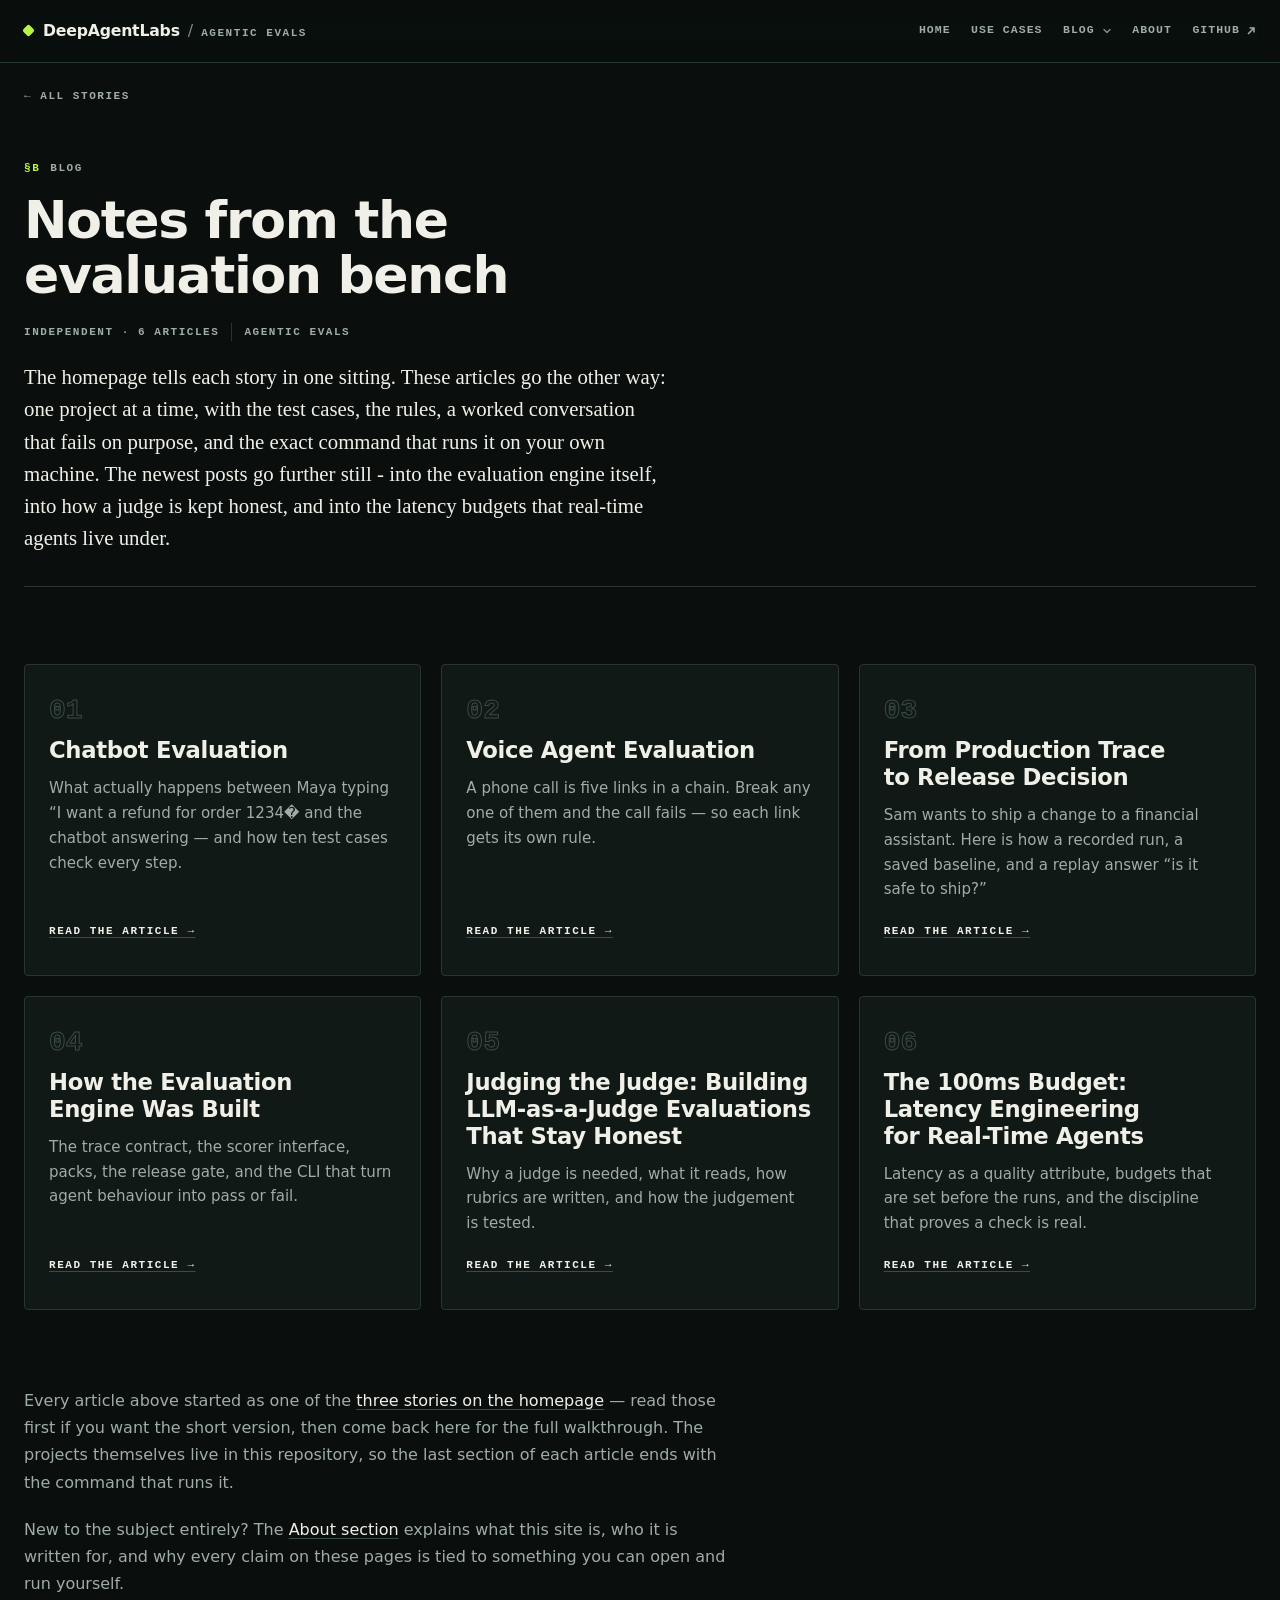
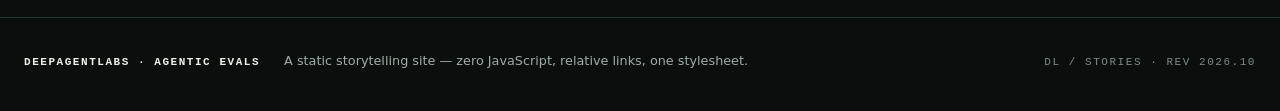
==== commit da1b8e3d: "Fix Ruff lint errors" ====
--- a/blog/index.html
+++ b/blog/index.html
@@ -2,25 +2,28 @@
 <html lang="en">
 <head>
 <!-- ============================================================
-     BLOG INDEX — lives in blog/, so every link is relative:
-       stylesheet  → ../styles.css
-       Home        → ../index.html
-       Use Cases   → ../index.html#use-cases
-       Blog        → index.html   (this page)
-       About       → ../index.html#about
-       GitHub      → external (the agentic-evals repository)
-       Articles    → chatbot-evaluation.html
-                     voice-agent-evaluation.html
-                     production-trace-release-decision.html
-       Projects    → ../Chatbot-eval/index.html
-                     ../voice-agent-evals/index.html
-                     ../Production%20trace%20to%20release%20decision/index.html
-     ZERO JavaScript: navigation is a native <details> drawer.
+     BLOG INDEX &mdash; lives in blog/, so every link is relative:
+       stylesheet  &rarr; ../styles.css
+       Home        &rarr; ../index.html
+       Use Cases   &rarr; ../index.html#use-cases
+       Blog        &rarr; index.html   (this page)
+       About       &rarr; ../index.html#about
+       GitHub      &rarr; external (the agentic-evals repository)
+       Articles    &rarr; chatbot-evaluation.html
+                      &rarr; voice-agent-evaluation.html
+                      &rarr; production-trace-release-decision.html
+                      &rarr; eval-engine.html
+                      &rarr; judge-reliability.html
+                      &rarr; latency-engineering.html
+       Projects    &rarr; ../Chatbot-eval/index.html
+                      &rarr; ../voice-agent-evals/index.html
+                      &rarr; ../Production%20trace%20to%20release%20decision/index.html
+       ZERO JavaScript: navigation is a native <details> drawer.
      ============================================================ -->
 <meta charset="UTF-8">
 <meta name="viewport" content="width=device-width, initial-scale=1.0">
-<meta name="description" content="Three beginner-first deep dives from the agentic-evals repository: chatbot evaluation, voice agent evaluation, and turning a production trace into a release decision.">
-<title>Blog · Agentic Evals</title>
+<meta name="description" content="Six in-depth articles from the agentic-evals repository: how the evaluation engine was built, how an LLM judge is kept honest, and how real-time agents hold latency budgets - alongside the chatbot, voice, and release-decision deep dives.">
+<title>Blog &middot; Agentic Evals</title>
 <link rel="stylesheet" href="../styles.css">
 </head>
 <body>
@@ -48,6 +51,9 @@
             <li><a class="nav-sub-link" href="chatbot-evaluation.html">Chatbot Evaluation</a></li>
             <li><a class="nav-sub-link" href="voice-agent-evaluation.html">Voice Agent Evaluation</a></li>
             <li><a class="nav-sub-link" href="production-trace-release-decision.html">From Production Trace to Release Decision</a></li>
+            <li><a class="nav-sub-link" href="eval-engine.html">How the Evaluation Engine Was Built</a></li>
+            <li><a class="nav-sub-link" href="judge-reliability.html">Judging the Judge: Building LLM-as-a-Judge Evaluations That Stay Honest</a></li>
+            <li><a class="nav-sub-link" href="latency-engineering.html">The 100ms Budget: Latency Engineering for Real-Time Agents</a></li>
           </ul>
         </li>
         <li><a class="nav-link" href="../index.html#about">About</a></li>
@@ -56,7 +62,7 @@
              href="https://github.com/Aryaman431/agentic-evals"
              target="_blank"
              rel="noopener noreferrer"
-             aria-label="Open the agentic-evals repository on GitHub — opens in a new tab">GitHub<svg class="arrow arrow--ur" width="10" height="10" viewBox="0 0 10 10" aria-hidden="true" focusable="false"><path d="M2 8 L8 2 M3.5 2 H8 V6.5" fill="none" stroke="currentColor" stroke-width="1.5"/></svg></a>
+             aria-label="Open the agentic-evals repository on GitHub � opens in a new tab">GitHub<svg class="arrow arrow--ur" width="10" height="10" viewBox="0 0 10 10" aria-hidden="true" focusable="false"><path d="M2 8 L8 2 M3.5 2 H8 V6.5" fill="none" stroke="currentColor" stroke-width="1.5"/></svg></a>
         </li>
       </ul>
 
@@ -73,6 +79,9 @@
               <li><a class="nav-sub-link" href="chatbot-evaluation.html">Chatbot Evaluation</a></li>
               <li><a class="nav-sub-link" href="voice-agent-evaluation.html">Voice Agent Evaluation</a></li>
               <li><a class="nav-sub-link" href="production-trace-release-decision.html">From Production Trace to Release Decision</a></li>
+              <li><a class="nav-sub-link" href="eval-engine.html">How the Evaluation Engine Was Built</a></li>
+              <li><a class="nav-sub-link" href="judge-reliability.html">Judging the Judge: Building LLM-as-a-Judge Evaluations That Stay Honest</a></li>
+              <li><a class="nav-sub-link" href="latency-engineering.html">The 100ms Budget: Latency Engineering for Real-Time Agents</a></li>
             </ul>
           </li>
           <li><a class="nav-link" href="../index.html#about">About</a></li>
@@ -81,7 +90,7 @@
                href="https://github.com/Aryaman431/agentic-evals"
                target="_blank"
                rel="noopener noreferrer"
-               aria-label="Open the agentic-evals repository on GitHub from the blog menu — opens in a new tab">GitHub<svg class="arrow arrow--ur" width="10" height="10" viewBox="0 0 10 10" aria-hidden="true" focusable="false"><path d="M2 8 L8 2 M3.5 2 H8 V6.5" fill="none" stroke="currentColor" stroke-width="1.5"/></svg></a>
+               aria-label="Open the agentic-evals repository on GitHub from the blog menu - opens in a new tab">GitHub<svg class="arrow arrow--ur" width="10" height="10" viewBox="0 0 10 10" aria-hidden="true" focusable="false"><path d="M2 8 L8 2 M3.5 2 H8 V6.5" fill="none" stroke="currentColor" stroke-width="1.5"/></svg></a>
           </li>
         </ul>
       </details>
@@ -93,18 +102,18 @@
 <main id="main">
   <div class="wrap">
 
-    <a class="back-link" href="../index.html">← All stories</a>
+    <a class="back-link" href="../index.html">&larr; All stories</a>
 
     <!-- ==========================================================
          ARTICLE HEADER
          ========================================================== -->
     <header class="article-header">
-      <p class="eyebrow"><span class="eyebrow-mark" aria-hidden="true">§B</span>Blog</p>
-
-      <h1>Three stories, three deep dives</h1>
+      <p class="eyebrow"><span class="eyebrow-mark" aria-hidden="true">&#167;B</span>Blog</p>
+
+      <h1>Notes from the evaluation bench</h1>
 
       <p class="article-meta">
-        <span>Beginner · 3 articles</span>
+        <span>Independent &middot; 6 articles</span>
         <span>Agentic Evals</span>
       </p>
 
@@ -112,11 +121,13 @@
         The homepage tells each story in one sitting. These articles go the other way:
         one project at a time, with the test cases, the rules, a worked conversation
         that fails on purpose, and the exact command that runs it on your own machine.
+        The newest posts go further still - into the evaluation engine itself, into how a
+        judge is kept honest, and into the latency budgets that real-time agents live under.
       </p>
     </header>
 
     <!-- ==========================================================
-         THE THREE ARTICLES
+         THE ARTICLES
          ========================================================== -->
     <section class="article-section" aria-label="Articles">
       <div class="blog-grid">
@@ -125,10 +136,10 @@
           <span class="blog-card-index" aria-hidden="true">01</span>
           <h2 class="blog-card-title">Chatbot Evaluation</h2>
           <p class="blog-card-desc">
-            What actually happens between Maya typing “I want a refund for order 1234”
-            and the chatbot answering — and how ten test cases check every step.
-          </p>
-          <p class="blog-card-link"><a href="chatbot-evaluation.html">Read the article →</a></p>
+            What actually happens between Maya typing &ldquo;I want a refund for order 1234�
+            and the chatbot answering &mdash; and how ten test cases check every step.
+          </p>
+          <p class="blog-card-link"><a href="chatbot-evaluation.html">Read the article &rarr;</a></p>
         </article>
 
         <article class="blog-card">
@@ -136,9 +147,9 @@
           <h2 class="blog-card-title">Voice Agent Evaluation</h2>
           <p class="blog-card-desc">
             A phone call is five links in a chain. Break any one of them and the call
-            fails — so each link gets its own rule.
-          </p>
-          <p class="blog-card-link"><a href="voice-agent-evaluation.html">Read the article →</a></p>
+            fails &mdash; so each link gets its own rule.
+          </p>
+          <p class="blog-card-link"><a href="voice-agent-evaluation.html">Read the article &rarr;</a></p>
         </article>
 
         <article class="blog-card">
@@ -146,9 +157,39 @@
           <h2 class="blog-card-title">From Production Trace to Release Decision</h2>
           <p class="blog-card-desc">
             Sam wants to ship a change to a financial assistant. Here is how a recorded
-            run, a saved baseline, and a replay answer “is it safe to ship?”
-          </p>
-          <p class="blog-card-link"><a href="production-trace-release-decision.html">Read the article →</a></p>
+            run, a saved baseline, and a replay answer &ldquo;is it safe to ship?&rdquo;
+          </p>
+          <p class="blog-card-link"><a href="production-trace-release-decision.html">Read the article &rarr;</a></p>
+        </article>
+
+        <article class="blog-card">
+          <span class="blog-card-index" aria-hidden="true">04</span>
+          <h2 class="blog-card-title">How the Evaluation Engine Was Built</h2>
+          <p class="blog-card-desc">
+            The trace contract, the scorer interface, packs, the release gate, and the CLI that turn
+            agent behaviour into pass or fail.
+          </p>
+          <p class="blog-card-link"><a href="eval-engine.html">Read the article &rarr;</a></p>
+        </article>
+
+        <article class="blog-card">
+          <span class="blog-card-index" aria-hidden="true">05</span>
+          <h2 class="blog-card-title">Judging the Judge: Building LLM-as-a-Judge Evaluations That Stay Honest</h2>
+          <p class="blog-card-desc">
+            Why a judge is needed, what it reads, how rubrics are written, and how the judgement is
+            tested.
+          </p>
+          <p class="blog-card-link"><a href="judge-reliability.html">Read the article &rarr;</a></p>
+        </article>
+
+        <article class="blog-card">
+          <span class="blog-card-index" aria-hidden="true">06</span>
+          <h2 class="blog-card-title">The 100ms Budget: Latency Engineering for Real-Time Agents</h2>
+          <p class="blog-card-desc">
+            Latency as a quality attribute, budgets that are set before the runs, and the discipline
+            that proves a check is real.
+          </p>
+          <p class="blog-card-link"><a href="latency-engineering.html">Read the article &rarr;</a></p>
         </article>
 
       </div>
@@ -161,7 +202,7 @@
       <div class="prose">
         <p>
           Every article above started as one of the
-          <a href="../index.html#use-cases">three stories on the homepage</a> — read
+          <a href="../index.html#use-cases">three stories on the homepage</a> &mdash; read
           those first if you want the short version, then come back here for the full
           walkthrough. The projects themselves live in this repository, so the last
           section of each article ends with the command that runs it.
@@ -180,11 +221,11 @@
 
 <footer class="site-footer">
   <div class="wrap footer-inner">
-    <p class="footer-brand">DeepAgentLabs · Agentic Evals</p>
+    <p class="footer-brand">DeepAgentLabs &middot; Agentic Evals</p>
     <p class="footer-note">
-      A static storytelling site — zero JavaScript, relative links, one stylesheet.
+      A static storytelling site &mdash; zero JavaScript, relative links, one stylesheet.
     </p>
-    <p class="footer-meta" aria-hidden="true">DL / STORIES · REV 2026.10</p>
+    <p class="footer-meta" aria-hidden="true">DL / STORIES &middot; REV 2026.10</p>
   </div>
 </footer>
 
